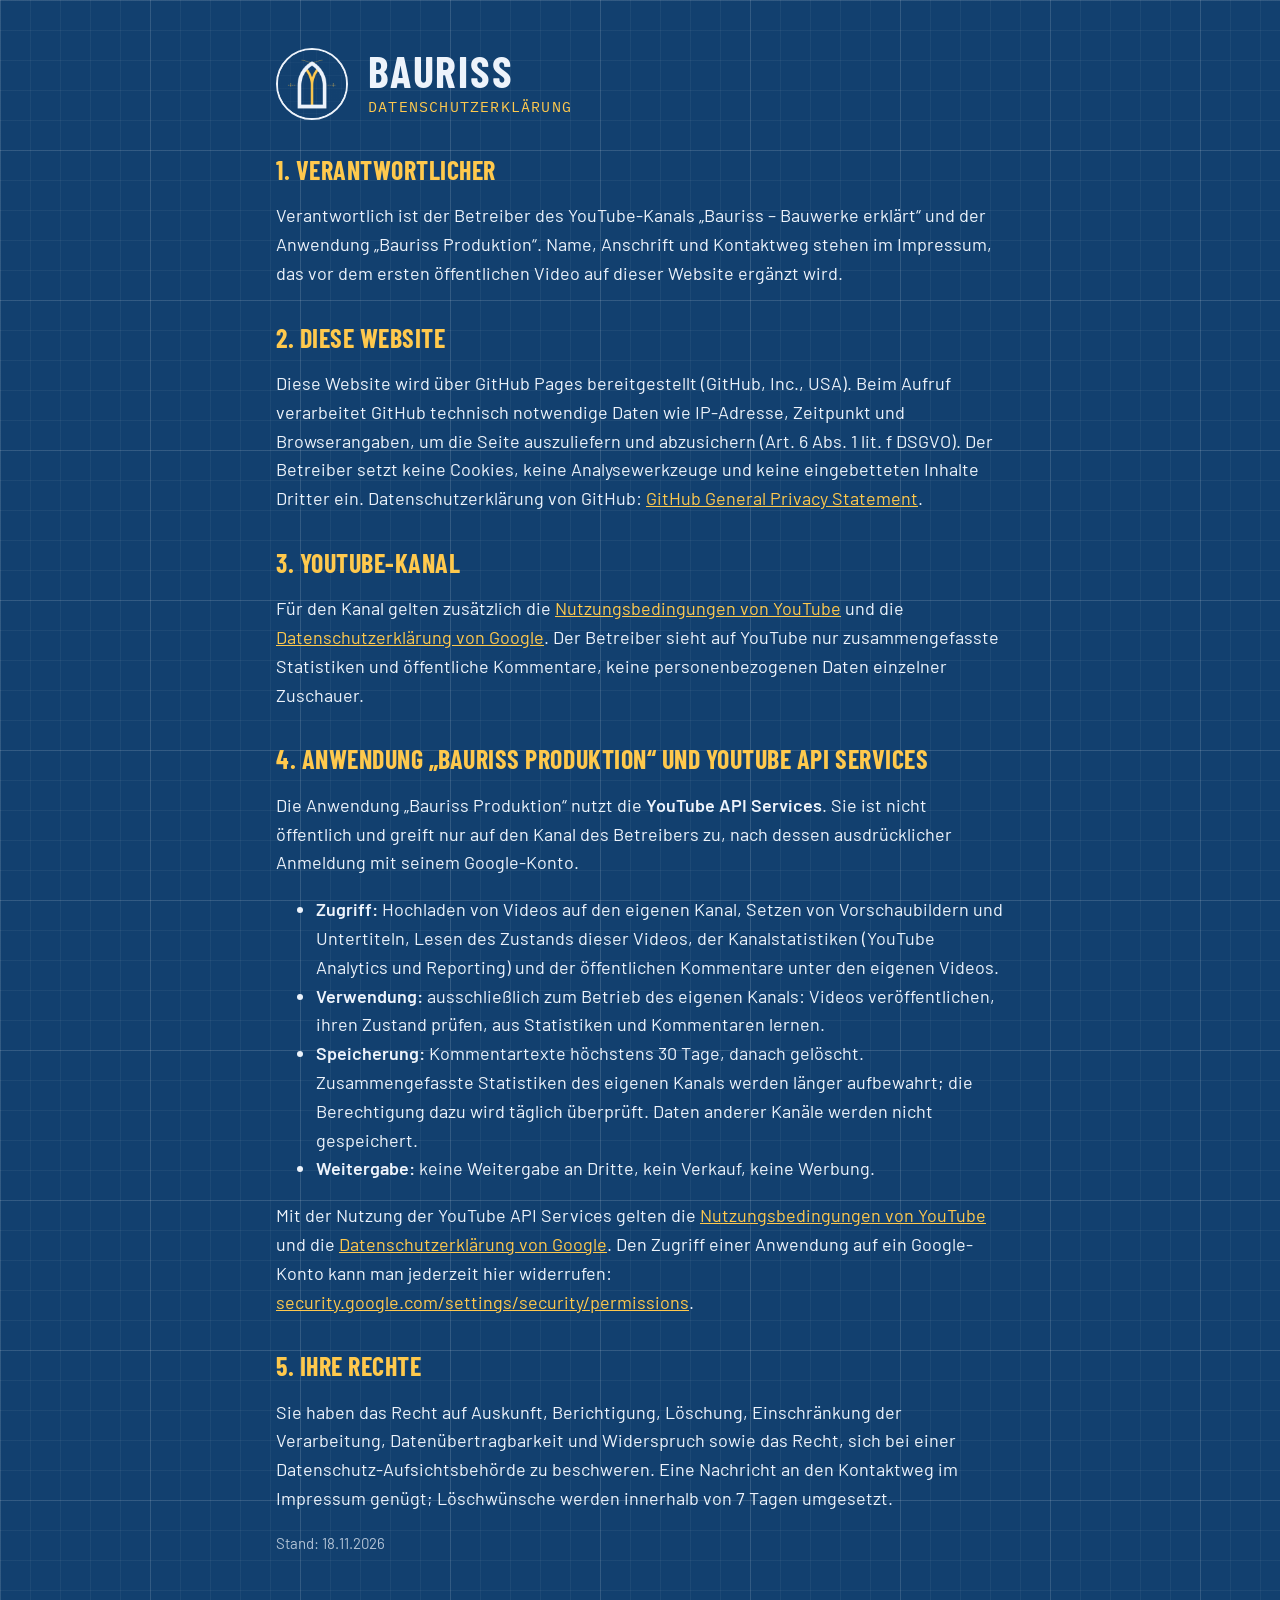
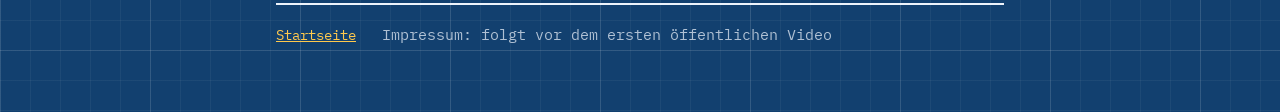
==== datenschutz.html @ 3a365c60 "Startseite und Datenschutzerklärung Co-Authored-By: Claude Opus 5.5 <noreply@anthropic.com>" ====
<!doctype html>
<html lang="de">
<head>
<meta charset="utf-8">
<meta name="viewport" content="width=device-width, initial-scale=1">
<title>Datenschutz – Bauriss</title>
<link rel="stylesheet" href="stil.css">
<link rel="icon" href="logo.png">
</head>
<body>
<main>
  <header>
    <img src="logo.png" alt="Bauriss-Logo">
    <div><div class="name">Bauriss</div><div class="unter">Datenschutzerklärung</div></div>
  </header>

  <h2>1. Verantwortlicher</h2>
  <p>Verantwortlich ist der Betreiber des YouTube-Kanals „Bauriss – Bauwerke erklärt“ und der Anwendung „Bauriss Produktion“. Name, Anschrift und Kontaktweg stehen im Impressum, das vor dem ersten öffentlichen Video auf dieser Website ergänzt wird.</p>

  <h2>2. Diese Website</h2>
  <p>Diese Website wird über GitHub Pages bereitgestellt (GitHub, Inc., USA). Beim Aufruf verarbeitet GitHub technisch notwendige Daten wie IP-Adresse, Zeitpunkt und Browserangaben, um die Seite auszuliefern und abzusichern (Art. 6 Abs. 1 lit. f DSGVO). Der Betreiber setzt keine Cookies, keine Analysewerkzeuge und keine eingebetteten Inhalte Dritter ein. Datenschutzerklärung von GitHub: <a href="https://docs.github.com/de/site-policy/privacy-policies/github-general-privacy-statement">GitHub General Privacy Statement</a>.</p>

  <h2>3. YouTube-Kanal</h2>
  <p>Für den Kanal gelten zusätzlich die <a href="https://www.youtube.com/t/terms">Nutzungsbedingungen von YouTube</a> und die <a href="https://policies.google.com/privacy">Datenschutzerklärung von Google</a>. Der Betreiber sieht auf YouTube nur zusammengefasste Statistiken und öffentliche Kommentare, keine personenbezogenen Daten einzelner Zuschauer.</p>

  <h2>4. Anwendung „Bauriss Produktion“ und YouTube API Services</h2>
  <p>Die Anwendung „Bauriss Produktion“ nutzt die <strong>YouTube API Services</strong>. Sie ist nicht öffentlich und greift nur auf den Kanal des Betreibers zu, nach dessen ausdrücklicher Anmeldung mit seinem Google-Konto.</p>
  <ul>
    <li><strong>Zugriff:</strong> Hochladen von Videos auf den eigenen Kanal, Setzen von Vorschaubildern und Untertiteln, Lesen des Zustands dieser Videos, der Kanalstatistiken (YouTube Analytics und Reporting) und der öffentlichen Kommentare unter den eigenen Videos.</li>
    <li><strong>Verwendung:</strong> ausschließlich zum Betrieb des eigenen Kanals: Videos veröffentlichen, ihren Zustand prüfen, aus Statistiken und Kommentaren lernen.</li>
    <li><strong>Speicherung:</strong> Kommentartexte höchstens 30 Tage, danach gelöscht. Zusammengefasste Statistiken des eigenen Kanals werden länger aufbewahrt; die Berechtigung dazu wird täglich überprüft. Daten anderer Kanäle werden nicht gespeichert.</li>
    <li><strong>Weitergabe:</strong> keine Weitergabe an Dritte, kein Verkauf, keine Werbung.</li>
  </ul>
  <p>Mit der Nutzung der YouTube API Services gelten die <a href="https://www.youtube.com/t/terms">Nutzungsbedingungen von YouTube</a> und die <a href="https://policies.google.com/privacy">Datenschutzerklärung von Google</a>. Den Zugriff einer Anwendung auf ein Google-Konto kann man jederzeit hier widerrufen: <a href="https://security.google.com/settings/security/permissions">security.google.com/settings/security/permissions</a>.</p>

  <h2>5. Ihre Rechte</h2>
  <p>Sie haben das Recht auf Auskunft, Berichtigung, Löschung, Einschränkung der Verarbeitung, Datenübertragbarkeit und Widerspruch sowie das Recht, sich bei einer Datenschutz-Aufsichtsbehörde zu beschweren. Eine Nachricht an den Kontaktweg im Impressum genügt; Löschwünsche werden innerhalb von 7 Tagen umgesetzt.</p>

  <p class="leise">Stand: 18.11.2026</p>

  <nav>
    <a href="index.html">Startseite</a>
    <span class="leise">Impressum: folgt vor dem ersten öffentlichen Video</span>
  </nav>
</main>
</body>
</html>
---- stil.css ----
@font-face { font-family: 'Barlow'; font-weight: 400; font-display: swap; src: url(fonts/barlow-400.woff2) format('woff2'); }
@font-face { font-family: 'Barlow'; font-weight: 600; font-display: swap; src: url(fonts/barlow-600.woff2) format('woff2'); }
@font-face { font-family: 'Barlow Condensed'; font-weight: 700; font-display: swap; src: url(fonts/barlow-condensed-700.woff2) format('woff2'); }
@font-face { font-family: 'IBM Plex Mono'; font-weight: 400; font-display: swap; src: url(fonts/ibm-plex-mono-400.woff2) format('woff2'); }

:root { --bg: #12406f; --ink: #edf3fb; --leise: rgba(237, 243, 251, 0.72); --acc: #ffc94d; --netz: rgba(237, 243, 251, 0.05); --netz2: rgba(237, 243, 251, 0.1); }
* { box-sizing: border-box; }
html { background: var(--bg); }
body {
  margin: 0; color: var(--ink); font: 400 18px/1.6 'Barlow', system-ui, sans-serif;
  background-color: var(--bg);
  background-image: linear-gradient(var(--netz2) 1px, transparent 1px), linear-gradient(90deg, var(--netz2) 1px, transparent 1px),
    linear-gradient(var(--netz) 1px, transparent 1px), linear-gradient(90deg, var(--netz) 1px, transparent 1px);
  background-size: 150px 150px, 150px 150px, 30px 30px, 30px 30px;
}
main { max-width: 760px; margin: 0 auto; padding: 48px 16px 64px; }
header { display: flex; align-items: center; gap: 20px; margin-bottom: 36px; }
header img { width: 72px; height: 72px; border-radius: 50%; border: 2px solid var(--ink); }
.name { font: 700 44px/0.9 'Barlow Condensed', sans-serif; text-transform: uppercase; letter-spacing: 0.04em; }
.unter { font: 400 15px/1.4 'IBM Plex Mono', monospace; color: var(--acc); text-transform: uppercase; letter-spacing: 0.08em; margin-top: 6px; }
h1, h2 { font-family: 'Barlow Condensed', sans-serif; font-weight: 700; text-transform: uppercase; letter-spacing: 0.02em; line-height: 1.05; }
h1 { font-size: 40px; margin: 0 0 16px; }
h2 { font-size: 26px; margin: 36px 0 8px; color: var(--acc); }
a { color: var(--acc); }
p, li { color: var(--ink); }
.leise { color: var(--leise); font-size: 15px; }
.kasten { border: 2px solid var(--ink); padding: 18px 22px; margin: 24px 0; background: rgba(18, 64, 111, 0.85); }
nav { margin-top: 48px; padding-top: 16px; border-top: 2px solid var(--ink); font: 400 14px/1.8 'IBM Plex Mono', monospace; }
nav a { margin-right: 18px; }
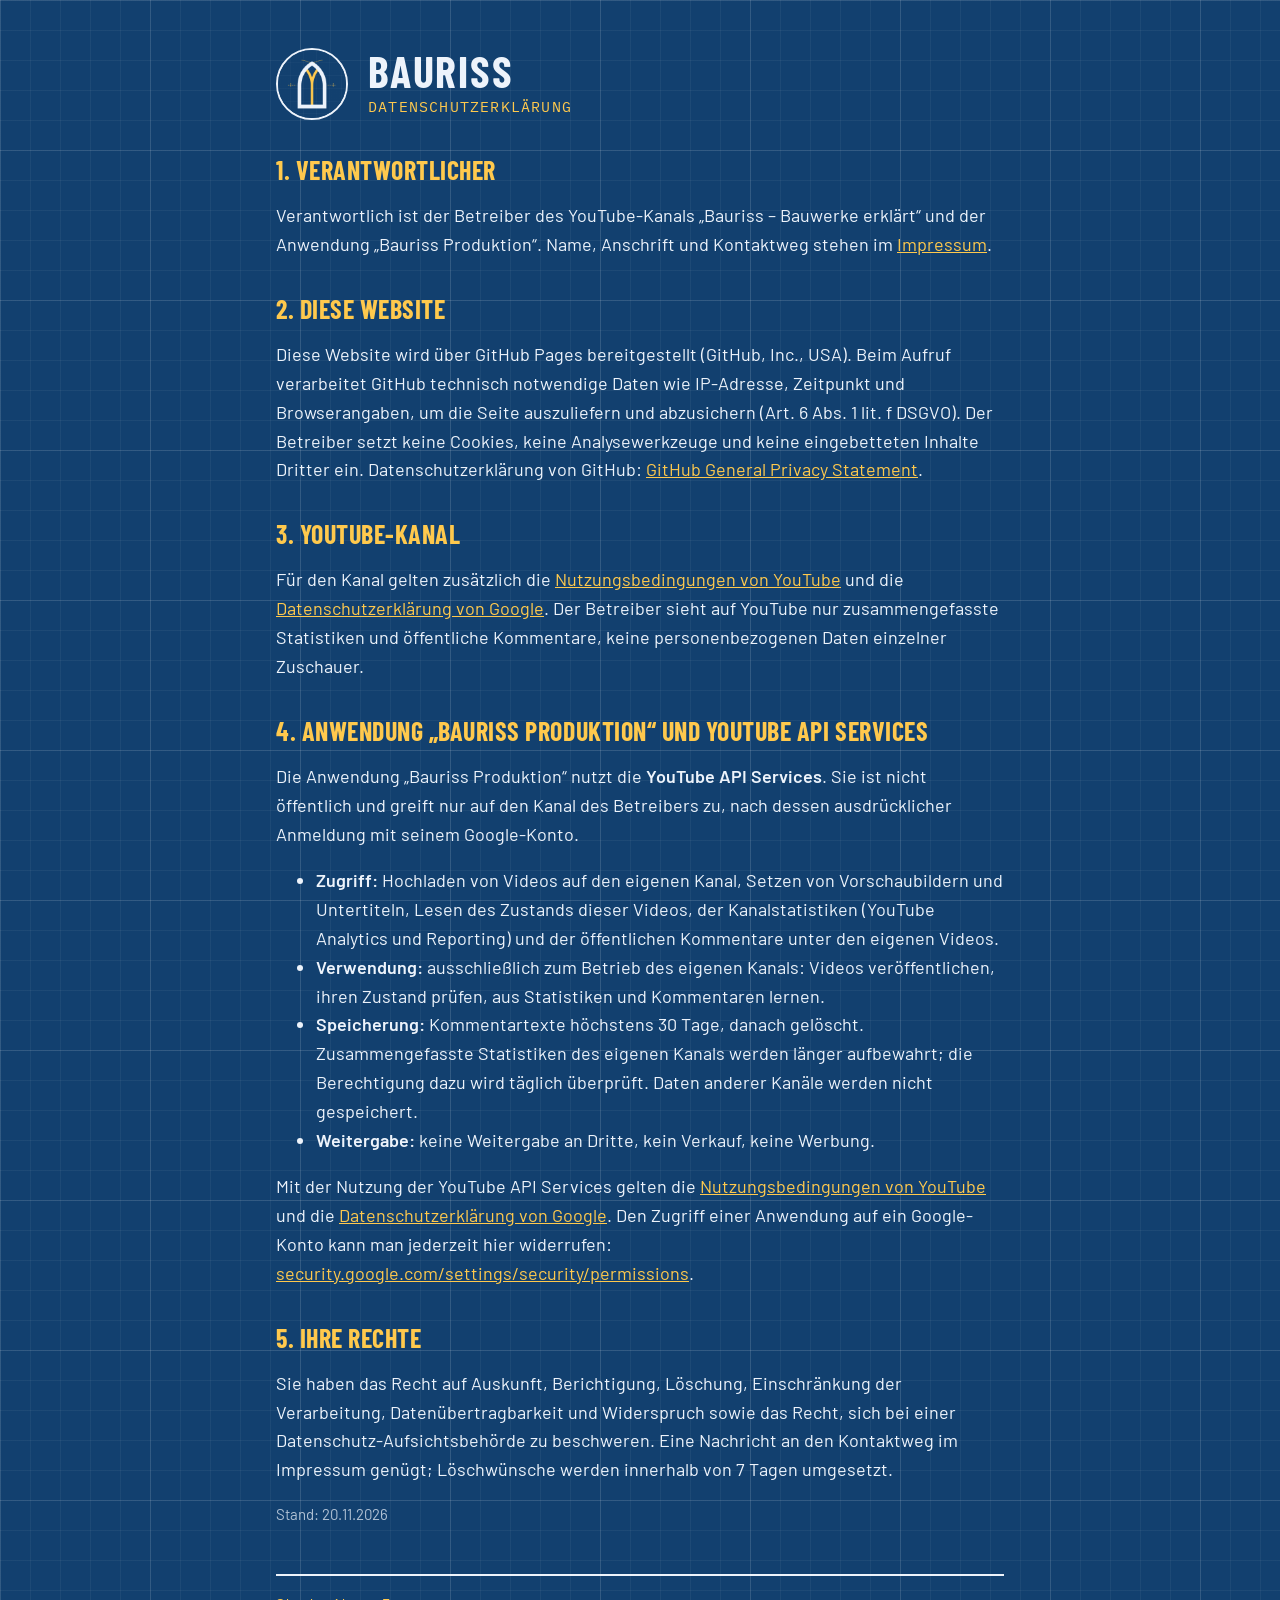
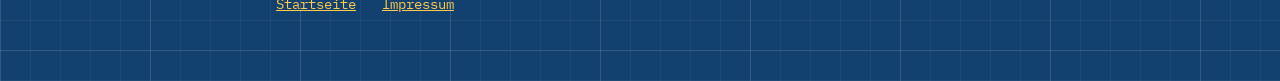
==== commit 7106a6ca: "Impressum ergänzt und von Startseite und Datenschutzerklärung verlinkt Co-Authored-By: Claude Opus 5" ====
--- a/datenschutz.html
+++ b/datenschutz.html
@@ -15,7 +15,7 @@
   </header>
 
   <h2>1. Verantwortlicher</h2>
-  <p>Verantwortlich ist der Betreiber des YouTube-Kanals „Bauriss – Bauwerke erklärt“ und der Anwendung „Bauriss Produktion“. Name, Anschrift und Kontaktweg stehen im Impressum, das vor dem ersten öffentlichen Video auf dieser Website ergänzt wird.</p>
+  <p>Verantwortlich ist der Betreiber des YouTube-Kanals „Bauriss – Bauwerke erklärt“ und der Anwendung „Bauriss Produktion“. Name, Anschrift und Kontaktweg stehen im <a href="impressum.html">Impressum</a>.</p>
 
   <h2>2. Diese Website</h2>
   <p>Diese Website wird über GitHub Pages bereitgestellt (GitHub, Inc., USA). Beim Aufruf verarbeitet GitHub technisch notwendige Daten wie IP-Adresse, Zeitpunkt und Browserangaben, um die Seite auszuliefern und abzusichern (Art. 6 Abs. 1 lit. f DSGVO). Der Betreiber setzt keine Cookies, keine Analysewerkzeuge und keine eingebetteten Inhalte Dritter ein. Datenschutzerklärung von GitHub: <a href="https://docs.github.com/de/site-policy/privacy-policies/github-general-privacy-statement">GitHub General Privacy Statement</a>.</p>
@@ -36,11 +36,11 @@
   <h2>5. Ihre Rechte</h2>
   <p>Sie haben das Recht auf Auskunft, Berichtigung, Löschung, Einschränkung der Verarbeitung, Datenübertragbarkeit und Widerspruch sowie das Recht, sich bei einer Datenschutz-Aufsichtsbehörde zu beschweren. Eine Nachricht an den Kontaktweg im Impressum genügt; Löschwünsche werden innerhalb von 7 Tagen umgesetzt.</p>
 
-  <p class="leise">Stand: 18.11.2026</p>
+  <p class="leise">Stand: 20.11.2026</p>
 
   <nav>
     <a href="index.html">Startseite</a>
-    <span class="leise">Impressum: folgt vor dem ersten öffentlichen Video</span>
+    <a href="impressum.html">Impressum</a>
   </nav>
 </main>
 </body>
